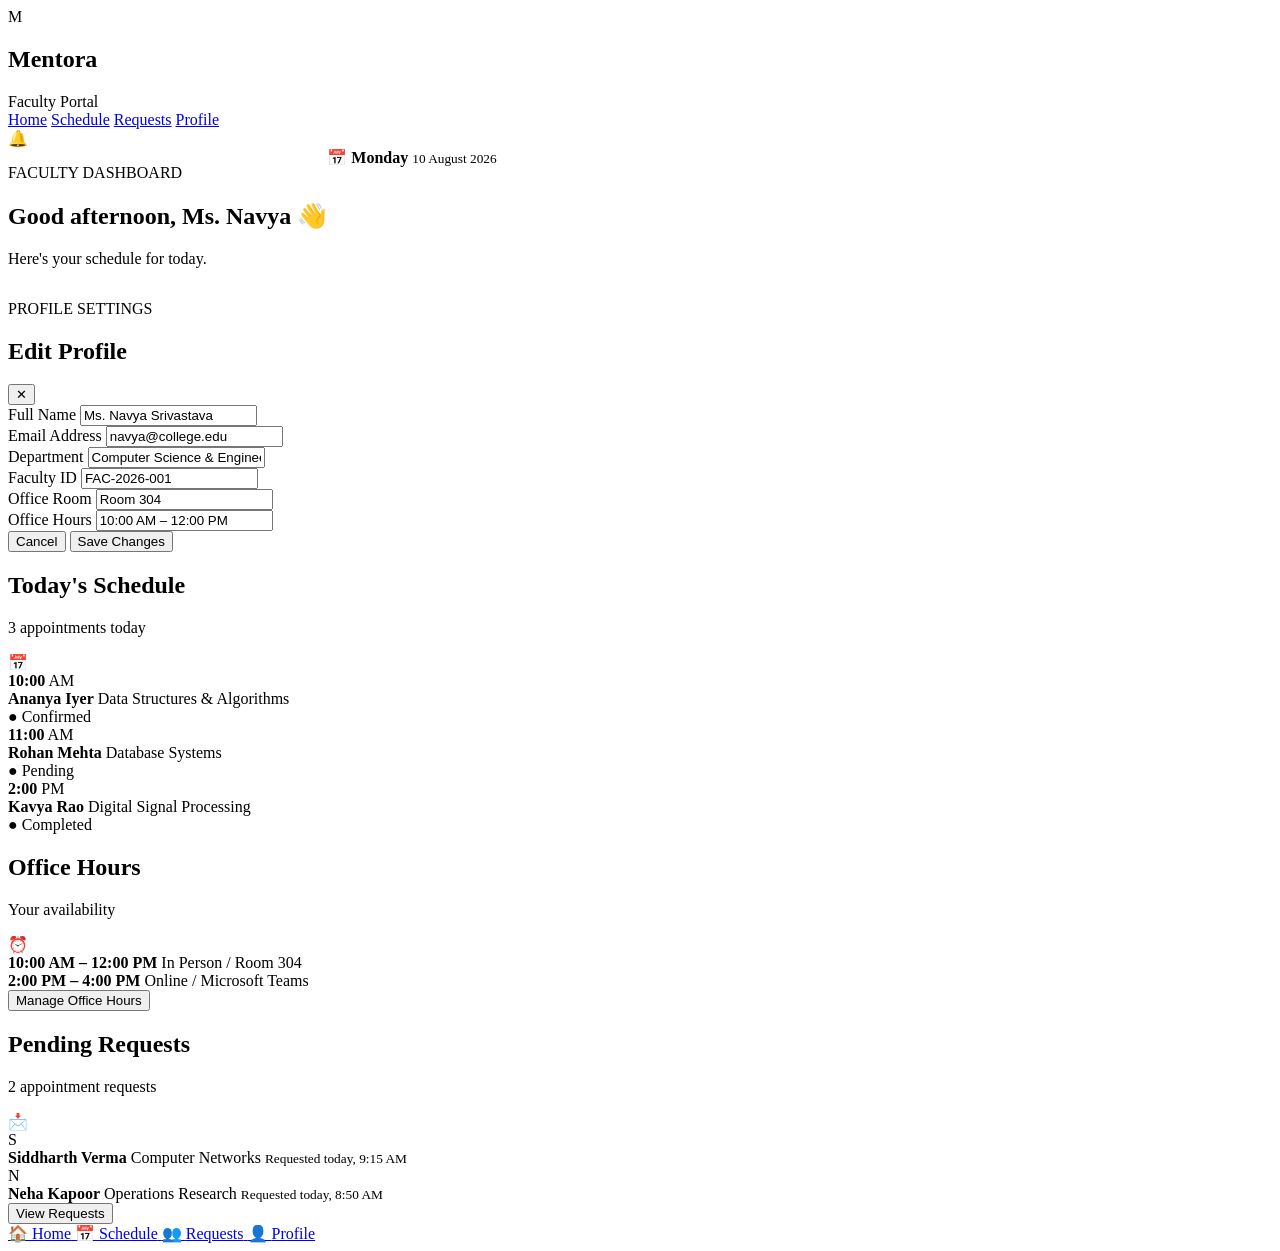
==== faculty.html @ aa728f7f "faculty" ====
<!DOCTYPE html>
<html lang="en">
<head>
    <meta charset="UTF-8">
    <meta name="viewport" content="width=device-width, initial-scale=1.0">

    <title>Mentora | Faculty Dashboard</title>

    <link rel="stylesheet" href="faculty/faculty.css">
    <link rel="stylesheet" href="faculty/student.css">
</head>

<body>

    <div class="app">

        <!-- NAVBAR -->
        <nav class="navbar">

            <div class="logo">
                <div class="logo-icon">M</div>
                <div>
                    <h2>Mentora</h2>
                    <span>Faculty Portal</span>
                </div>
            </div>

            <div class="nav-links">
                <a href="#" class="active">Home</a>
                <a href="#">Schedule</a>
                <a href="#">Requests</a>
                <a href="#">Profile</a>
            </div>

            <div class="notification">
                🔔
                <span></span>
            </div>

        </nav>


        <!-- MAIN CONTENT -->
        <main>

            <!-- WELCOME SECTION -->
            <section class="welcome-card">

                <div class="welcome-content">

                    <p class="small-heading">FACULTY DASHBOARD</p>

                    <h1>
                        Good afternoon, Ms. Navya 👋
                    </h1>

                    <p>
                        Here's your schedule for today.
                    </p>

                </div>

                <div class="date-box">

                    <span>📅</span>

                    <strong>Monday</strong>

                    <small>10 August 2026</small>

                </div>

            </section>
            <!-- EDIT PROFILE MODAL -->

<div class="profile-modal" id="profileModal">

    <div class="profile-modal-box">

        <div class="modal-header">
            <div>
                <p class="small-heading">PROFILE SETTINGS</p>
                <h2>Edit Profile</h2>
            </div>

            <button class="close-modal" id="closeProfileModal">
                ✕
            </button>
        </div>


        <form id="profileForm">

            <div class="form-row">

                <div class="form-group">
                    <label>Full Name</label>
                    <input
                        type="text"
                        id="editName"
                        value="Ms. Navya Srivastava"
                    >
                </div>

                <div class="form-group">
                    <label>Email Address</label>
                    <input
                        type="email"
                        id="editEmail"
                        value="navya@college.edu"
                    >
                </div>

            </div>


            <div class="form-row">

                <div class="form-group">
                    <label>Department</label>
                    <input
                        type="text"
                        id="editDepartment"
                        value="Computer Science & Engineering"
                    >
                </div>

                <div class="form-group">
                    <label>Faculty ID</label>
                    <input
                        type="text"
                        id="editFacultyId"
                        value="FAC-2026-001"
                    >
                </div>

            </div>


            <div class="form-row">

                <div class="form-group">
                    <label>Office Room</label>
                    <input
                        type="text"
                        id="editRoom"
                        value="Room 304"
                    >
                </div>

                <div class="form-group">
                    <label>Office Hours</label>
                    <input
                        type="text"
                        id="editHours"
                        value="10:00 AM – 12:00 PM"
                    >
                </div>

            </div>


            <div class="modal-actions">

                <button
                    type="button"
                    class="cancel-btn"
                    id="cancelProfileEdit"
                >
                    Cancel
                </button>

                <button
                    type="submit"
                    class="save-profile-btn"
                >
                    Save Changes
                </button>

            </div>

        </form>

    </div>

</div>


            <!-- DASHBOARD CARDS -->
            <section class="dashboard-grid">


                <!-- TODAY'S SCHEDULE -->
                <div class="card schedule-card">

                    <div class="card-title">

                        <div>
                            <h2>Today's Schedule</h2>
                            <p>3 appointments today</p>
                        </div>

                        <span class="card-icon">📅</span>

                    </div>


                    <!-- APPOINTMENT 1 -->
                    <div class="appointment">

                        <div class="time">
                            <strong>10:00</strong>
                            <span>AM</span>
                        </div>

                        <div class="student-info">
                            <strong>Ananya Iyer</strong>
                            <span>Data Structures & Algorithms</span>
                        </div>

                        <span class="status confirmed">
                            ● Confirmed
                        </span>

                    </div>


                    <!-- APPOINTMENT 2 -->
                    <div class="appointment">

                        <div class="time">
                            <strong>11:00</strong>
                            <span>AM</span>
                        </div>

                        <div class="student-info">
                            <strong>Rohan Mehta</strong>
                            <span>Database Systems</span>
                        </div>

                        <span class="status pending">
                            ● Pending
                        </span>

                    </div>


                    <!-- APPOINTMENT 3 -->
                    <div class="appointment">

                        <div class="time">
                            <strong>2:00</strong>
                            <span>PM</span>
                        </div>

                        <div class="student-info">
                            <strong>Kavya Rao</strong>
                            <span>Digital Signal Processing</span>
                        </div>

                        <span class="status completed">
                            ● Completed
                        </span>

                    </div>

                </div>


                <!-- OFFICE HOURS -->
                <div class="card office-card">

                    <div class="card-title">

                        <div>
                            <h2>Office Hours</h2>
                            <p>Your availability</p>
                        </div>

                        <span class="card-icon">⏰</span>

                    </div>

                    <div class="office-time">
                        <strong>10:00 AM – 12:00 PM</strong>
                        <span>In Person / Room 304</span>
                    </div>

                    <div class="office-time">
                        <strong>2:00 PM – 4:00 PM</strong>
                        <span>Online / Microsoft Teams</span>
                    </div>

                    <button class="primary-btn">
                        Manage Office Hours
                    </button>

                </div>


                <!-- PENDING REQUESTS -->
                <div class="card request-card">

                    <div class="card-title">

                        <div>
                            <h2>Pending Requests</h2>
                            <p>2 appointment requests</p>
                        </div>

                        <span class="card-icon">📩</span>

                    </div>

                    <div class="request">

                        <div class="avatar">S</div>

                        <div>
                            <strong>Siddharth Verma</strong>
                            <span>Computer Networks</span>
                            <small>Requested today, 9:15 AM</small>
                        </div>

                    </div>

                    <div class="request">

                        <div class="avatar">N</div>

                        <div>
                            <strong>Neha Kapoor</strong>
                            <span>Operations Research</span>
                            <small>Requested today, 8:50 AM</small>
                        </div>

                    </div>

                    <button class="primary-btn">
                        View Requests
                    </button>

                </div>

            </section>
<!-- REQUESTS SECTION -->

<section class="requests-page" id="requestsPage">

    <div class="page-heading">
        <div>
            <p class="small-heading">FACULTY PORTAL</p>
            <h1>Appointment Requests</h1>
            <p>Review and manage student meeting requests.</p>
        </div>

        <div class="request-count">
            <strong>2</strong>
            <span>Pending Requests</span>
        </div>
    </div>


    <!-- REQUEST 1 -->

    <div class="request-full-card">

        <div class="request-top">

            <div class="student-profile">

                <div class="large-avatar">
                    A
                </div>

                <div>
                    <h2>Ananya Iyer</h2>
                    <p>2nd Year • CSE</p>
                </div>

            </div>

            <span class="priority high">
                🔴 High Priority
            </span>

        </div>


        <div class="request-details">

            <div>
                <span>📅 Requested Date</span>
                <strong>12 August 2026</strong>
            </div>

            <div>
                <span>⏰ Preferred Time</span>
                <strong>2:00 PM – 2:30 PM</strong>
            </div>

            <div>
                <span>📚 Subject</span>
                <strong>Data Structures</strong>
            </div>

        </div>


        <div class="reason-box">

            <h3>Reason for Meeting</h3>

            <p>
                I need clarification regarding the upcoming DSA
                assignment and would like to discuss my approach.
            </p>

        </div>


        <div class="request-actions">

            <button class="accept-btn">
                ✓ Accept
            </button>

            <button class="reschedule-btn">
                ↻ Reschedule
            </button>

            <button class="reject-btn">
                ✕ Reject
            </button>

        </div>

    </div>


    <!-- REQUEST 2 -->

    <div class="request-full-card">

        <div class="request-top">

            <div class="student-profile">

                <div class="large-avatar">
                    R
                </div>

                <div>
                    <h2>Rohan Mehta</h2>
                    <p>3rd Year • CSE</p>
                </div>

            </div>

            <span class="priority medium">
                🟡 Medium Priority
            </span>

        </div>


        <div class="request-details">

            <div>
                <span>📅 Requested Date</span>
                <strong>13 August 2026</strong>
            </div>

            <div>
                <span>⏰ Preferred Time</span>
                <strong>11:00 AM – 11:30 AM</strong>
            </div>

            <div>
                <span>📚 Subject</span>
                <strong>Database Systems</strong>
            </div>

        </div>


        <div class="reason-box">

            <h3>Reason for Meeting</h3>

            <p>
                I would like to discuss my project topic and get
                feedback before the final submission.
            </p>

        </div>


        <div class="request-actions">

            <button class="accept-btn">
                ✓ Accept
            </button>

            <button class="reschedule-btn">
                ↻ Reschedule
            </button>

            <button class="reject-btn">
                ✕ Reject
            </button>

        </div>

    </div>

</section>
<!-- SCHEDULE SECTION -->

<section class="schedule-page" id="schedulePage">

    <div class="page-heading">
        <div>
            <p class="small-heading">FACULTY PORTAL</p>
            <h1>My Schedule</h1>
            <p>Manage your appointments and meetings.</p>
        </div>

        <button class="primary-btn">
            + Add Availability
        </button>
    </div>


    <!-- WEEK DAYS -->

    <div class="week-days">

        <div class="day active-day">
            <span>MON</span>
            <strong>10</strong>
            <small>Aug</small>
        </div>

        <div class="day">
            <span>TUE</span>
            <strong>11</strong>
            <small>Aug</small>
        </div>

        <div class="day">
            <span>WED</span>
            <strong>12</strong>
            <small>Aug</small>
        </div>

        <div class="day">
            <span>THU</span>
            <strong>13</strong>
            <small>Aug</small>
        </div>

        <div class="day">
            <span>FRI</span>
            <strong>14</strong>
            <small>Aug</small>
        </div>

    </div>


    <!-- SCHEDULE LIST -->

    <div class="schedule-list">

        <!-- MEETING 1 -->

        <div class="schedule-item">

            <div class="schedule-time">
                <strong>10:00</strong>
                <span>AM</span>
            </div>

            <div class="schedule-line"></div>

            <div class="schedule-info">

                <div class="schedule-student">
                    <div class="schedule-avatar">
                        A
                    </div>

                    <div>
                        <h3>Ananya Iyer</h3>
                        <p>Data Structures & Algorithms</p>
                    </div>
                </div>

                <div class="schedule-meta">
                    <span>📍 Room 304</span>
                    <span>🟢 Confirmed</span>
                </div>

            </div>

        </div>


        <!-- MEETING 2 -->

        <div class="schedule-item">

            <div class="schedule-time">
                <strong>11:00</strong>
                <span>AM</span>
            </div>

            <div class="schedule-line"></div>

            <div class="schedule-info">

                <div class="schedule-student">

                    <div class="schedule-avatar">
                        R
                    </div>

                    <div>
                        <h3>Rohan Mehta</h3>
                        <p>Database Systems</p>
                    </div>

                </div>

                <div class="schedule-meta">
                    <span>💻 Online</span>
                    <span class="schedule-pending">
                        🟡 Pending
                    </span>
                </div>

            </div>

        </div>


        <!-- MEETING 3 -->

        <div class="schedule-item">

            <div class="schedule-time">
                <strong>2:00</strong>
                <span>PM</span>
            </div>

            <div class="schedule-line"></div>

            <div class="schedule-info">

                <div class="schedule-student">

                    <div class="schedule-avatar">
                        K
                    </div>

                    <div>
                        <h3>Kavya Rao</h3>
                        <p>Project Discussion</p>
                    </div>

                </div>

                <div class="schedule-meta">
                    <span>📍 Room 304</span>
                    <span>🟢 Confirmed</span>
                </div>

            </div>

        </div>


        <!-- MEETING 4 -->

        <div class="schedule-item">

            <div class="schedule-time">
                <strong>3:30</strong>
                <span>PM</span>
            </div>

            <div class="schedule-line"></div>

            <div class="schedule-info">

                <div class="schedule-student">

                    <div class="schedule-avatar">
                        N
                    </div>

                    <div>
                        <h3>Neha Kapoor</h3>
                        <p>Career Guidance</p>
                    </div>

                </div>

                <div class="schedule-meta">
                    <span>💻 Online</span>
                    <span>🟢 Confirmed</span>
                </div>

            </div>

        </div>

    </div>

</section>
<!-- PROFILE SECTION -->

<section class="profile-page" id="profilePage">

    <div class="page-heading">
        <div>
            <p class="small-heading">FACULTY PORTAL</p>
            <h1>My Profile</h1>
            <p>Manage your faculty information and availability.</p>
        </div>

        <button class="primary-btn edit-profile-btn" id="editProfileBtn">
    ✏️ Edit Profile
</button>
    </div>


    <!-- PROFILE HEADER -->

    <div class="profile-header-card">

        <div class="profile-main">

            <div class="profile-avatar">
                N
            </div>

            <div class="profile-name">

                <h2>Ms. Navya Srivastava</h2>

                <p>
                    Assistant Professor • Computer Science & Engineering
                </p>

                <span class="faculty-badge">
                    ● Faculty
                </span>

            </div>

        </div>

    </div>


    <!-- PROFILE INFORMATION -->

    <div class="profile-grid">


        <!-- PERSONAL INFORMATION -->

        <div class="profile-card">

            <div class="profile-card-title">
                <span>👤</span>

                <div>
                    <h2>Personal Information</h2>
                    <p>Your basic faculty details</p>
                </div>
            </div>


            <div class="profile-info">

                <div>
                    <span>Full Name</span>
                    <strong>Ms. Navya Srivastava</strong>
                </div>

                <div>
                    <span>Email Address</span>
                    <strong>navya@college.edu</strong>
                </div>

                <div>
                    <span>Department</span>
                    <strong>Computer Science & Engineering</strong>
                </div>

                <div>
                    <span>Faculty ID</span>
                    <strong>FAC-2026-001</strong>
                </div>

            </div>

        </div>


        <!-- OFFICE INFORMATION -->

        <div class="profile-card">

            <div class="profile-card-title">
                <span>🏫</span>

                <div>
                    <h2>Office Information</h2>
                    <p>Where students can meet you</p>
                </div>
            </div>


            <div class="profile-info">

                <div>
                    <span>Office Room</span>
                    <strong>Room 304</strong>
                </div>

                <div>
                    <span>Office Hours</span>
                    <strong>10:00 AM – 12:00 PM</strong>
                </div>

                <div>
                    <span>Evening Hours</span>
                    <strong>2:00 PM – 4:00 PM</strong>
                </div>

                <div>
                    <span>Meeting Mode</span>
                    <strong>In Person / Online</strong>
                </div>

            </div>

        </div>

    </div>


    <!-- ACCOUNT SETTINGS -->

    <div class="profile-card settings-card">

        <div class="profile-card-title">

            <span>⚙️</span>

            <div>
                <h2>Account & Availability</h2>
                <p>Manage how students can reach you.</p>
            </div>

        </div>


        <div class="setting-row">

            <div>
                <strong>Accept appointment requests</strong>
                <p>Allow students to request meetings with you.</p>
            </div>

            <label class="toggle">
                <input type="checkbox" checked>
                <span class="slider"></span>
            </label>

        </div>


        <div class="setting-row">

            <div>
                <strong>Online meetings</strong>
                <p>Allow students to request online meetings.</p>
            </div>

            <label class="toggle">
                <input type="checkbox" checked>
                <span class="slider"></span>
            </label>

        </div>

    </div>

</section>
        </main>


        <!-- BOTTOM NAVIGATION -->
        <footer class="bottom-nav">

            <a href="#" class="bottom-active">
                🏠
                <span>Home</span>
            </a>

            <a href="#">
                📅
                <span>Schedule</span>
            </a>

            <a href="#">
                👥
                <span>Requests</span>
            </a>

            <a href="#">
                👤
                <span>Profile</span>
            </a>

        </footer>

    </div>
    <script src="js/script.js"></script>

</body>
</html>
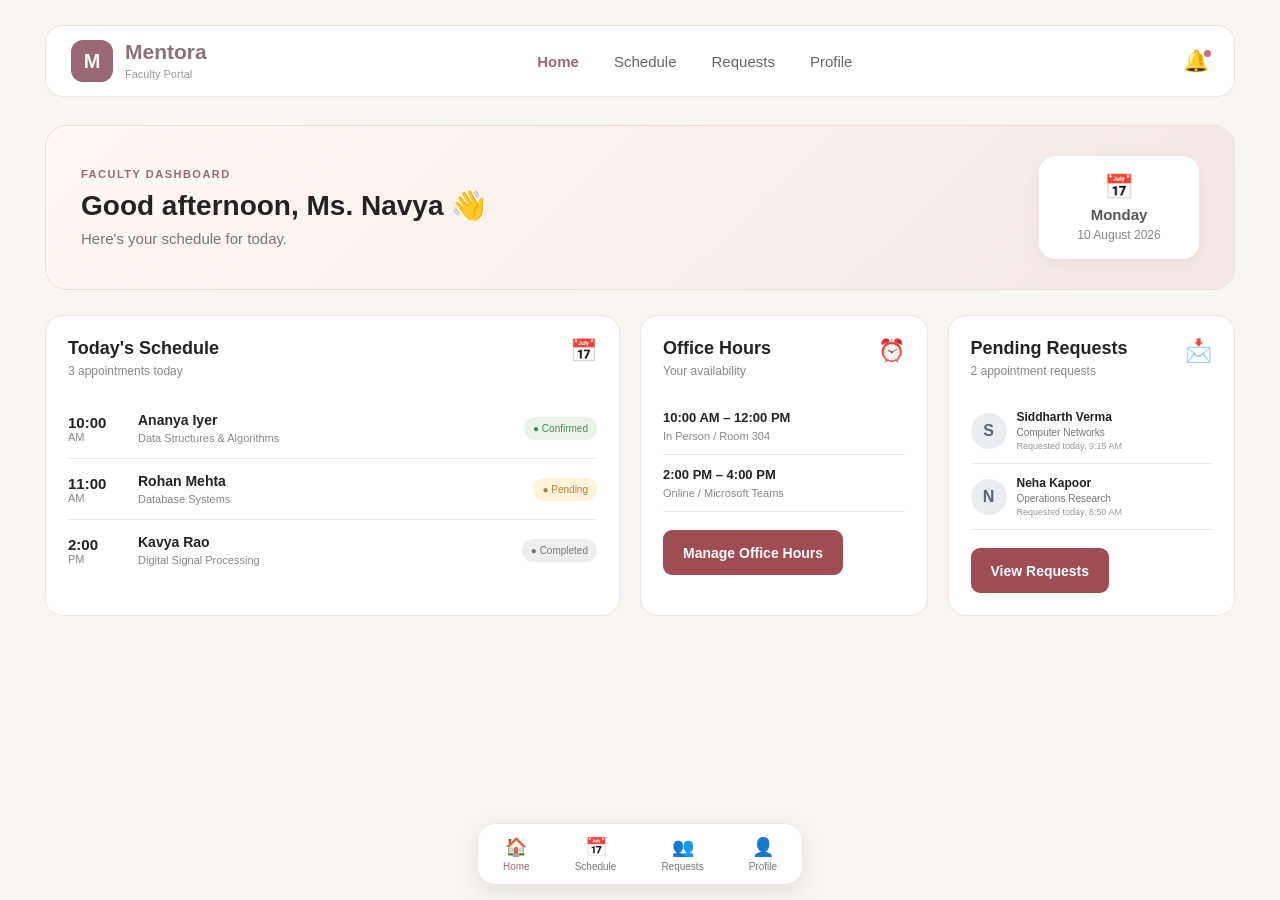
==== commit 89a1b9c8: "Resolve merge conflict and update faculty dashboard" ====
--- a/faculty.html
+++ b/faculty.html
@@ -7,8 +7,8 @@
 
     <title>Mentora | Faculty Dashboard</title>
 
-    <link rel="stylesheet" href="faculty/faculty.css">
-    <link rel="stylesheet" href="faculty/student.css">
+    <link rel="stylesheet" href="css/faculty.css">
+    <link rel="stylesheet" href="student.css">
 </head>
 
 <body>
@@ -932,7 +932,6 @@
         </footer>
 
     </div>
-    <script src="js/script.js"></script>
-
+   <script src="js/script.js"></script>
 </body>
 </html>  
--- a/css/faculty.css
+++ b/css/faculty.css
@@ -0,0 +1,1430 @@
+* {
+    margin: 0;
+    padding: 0;
+    box-sizing: border-box;
+}
+
+body {
+    font-family: Arial, sans-serif;
+    background: #f8f5f2;
+    color: #2d2926;
+}
+
+.app {
+    min-height: 100vh;
+    padding: 25px 45px 100px;
+}
+
+
+/* ================= NAVBAR ================= */
+
+.navbar {
+    height: 72px;
+    background: #ffffff;
+    border: 1px solid #eee5df;
+    border-radius: 18px;
+
+    display: flex;
+    align-items: center;
+    justify-content: space-between;
+
+    padding: 0 25px;
+    margin-bottom: 28px;
+}
+
+.logo {
+    display: flex;
+    align-items: center;
+    gap: 12px;
+}
+
+.logo-icon {
+    width: 42px;
+    height: 42px;
+
+    border-radius: 12px;
+    background: #9a6875;
+    color: white;
+
+    display: flex;
+    align-items: center;
+    justify-content: center;
+
+    font-size: 20px;
+    font-weight: bold;
+}
+
+.logo h2 {
+    color: #8f6f78;
+    font-size: 21px;
+}
+
+.logo span {
+    color: #999;
+    font-size: 11px;
+}
+
+.nav-links {
+    display: flex;
+    align-items: center;
+    gap: 35px;
+}
+
+.nav-links a {
+    text-decoration: none;
+    color: #666;
+    font-size: 15px;
+    font-weight: 500;
+}
+
+.nav-links a:hover,
+.nav-links a.active {
+    color: #9a6875;
+    font-weight: bold;
+}
+
+.notification {
+    position: relative;
+    font-size: 21px;
+}
+
+.notification span {
+    position: absolute;
+    width: 7px;
+    height: 7px;
+    background: #c96f82;
+    border-radius: 50%;
+    top: 1px;
+    right: -2px;
+}
+
+
+/* ================= WELCOME ================= */
+
+.welcome-card {
+    background: linear-gradient(
+        135deg,
+        #fff8f4,
+        #f3e8e3
+    );
+
+    border: 1px solid #eaded8;
+    border-radius: 22px;
+
+    padding: 30px 35px;
+
+    display: flex;
+    justify-content: space-between;
+    align-items: center;
+
+    margin-bottom: 25px;
+}
+
+.small-heading {
+    color: #9a6875;
+    font-size: 11px;
+    font-weight: bold;
+    letter-spacing: 1.5px;
+    margin-bottom: 9px;
+}
+
+.welcome-content h1 {
+    font-size: 28px;
+    margin-bottom: 8px;
+}
+
+.welcome-content > p:last-child {
+    color: #777;
+    font-size: 15px;
+}
+
+.date-box {
+    min-width: 160px;
+
+    background: white;
+    border-radius: 16px;
+
+    padding: 17px;
+
+    text-align: center;
+
+    display: flex;
+    flex-direction: column;
+    gap: 5px;
+
+    box-shadow: 0 5px 18px rgba(0, 0, 0, 0.05);
+}
+
+.date-box span {
+    font-size: 24px;
+}
+
+.date-box strong {
+    color: #555;
+    font-size: 15px;
+}
+
+.date-box small {
+    color: #888;
+    font-size: 12px;
+}
+
+
+/* ================= DASHBOARD ================= */
+
+.dashboard-grid {
+    display: grid;
+
+    /* IMPORTANT: all three cards stay in one row */
+    grid-template-columns: 2fr 1fr 1fr;
+
+    gap: 20px;
+
+    align-items: stretch;
+}
+
+.card {
+    background: #ffffff;
+
+    border: 1px solid #eee5df;
+    border-radius: 18px;
+
+    padding: 22px;
+
+    min-width: 0;
+}
+
+.card-title {
+    display: flex;
+    align-items: flex-start;
+    justify-content: space-between;
+
+    margin-bottom: 20px;
+}
+
+.card-title h2 {
+    font-size: 18px;
+    margin-bottom: 5px;
+}
+
+.card-title p {
+    color: #888;
+    font-size: 12px;
+}
+
+.card-icon {
+    font-size: 22px;
+}
+
+
+/* ================= APPOINTMENTS ================= */
+
+.appointment {
+    display: flex;
+    align-items: center;
+
+    gap: 15px;
+
+    padding: 14px 0;
+
+    border-bottom: 1px solid #f0ebe8;
+}
+
+.appointment:last-child {
+    border-bottom: none;
+}
+
+.time {
+    width: 55px;
+
+    display: flex;
+    flex-direction: column;
+}
+
+.time strong {
+    font-size: 15px;
+}
+
+.time span {
+    font-size: 11px;
+    color: #888;
+}
+
+.student-info {
+    flex: 1;
+
+    display: flex;
+    flex-direction: column;
+
+    gap: 4px;
+}
+
+.student-info strong {
+    font-size: 14px;
+}
+
+.student-info span {
+    font-size: 11px;
+    color: #888;
+}
+
+.status {
+    font-size: 10px;
+
+    padding: 6px 9px;
+
+    border-radius: 20px;
+
+    white-space: nowrap;
+}
+
+.confirmed {
+    background: #e9f4e9;
+    color: #4d8b52;
+}
+
+.pending {
+    background: #fff3dc;
+    color: #b68132;
+}
+
+.completed {
+    background: #eeeeee;
+    color: #777;
+}
+
+
+/* ================= OFFICE HOURS ================= */
+
+.office-time {
+    display: flex;
+    flex-direction: column;
+
+    gap: 5px;
+
+    padding: 12px 0;
+
+    border-bottom: 1px solid #f0ebe8;
+}
+
+.office-time strong {
+    font-size: 13px;
+}
+
+.office-time span {
+    font-size: 11px;
+    color: #888;
+}
+
+.primary-btn {
+    margin-top: 18px;
+
+    border: none;
+
+    background: #9a6875;
+    color: white;
+
+    padding: 10px 15px;
+
+    border-radius: 10px;
+
+    font-size: 12px;
+
+    cursor: pointer;
+}
+
+.primary-btn:hover {
+    background: #815662;
+}
+
+
+/* ================= REQUESTS ================= */
+
+.request {
+    display: flex;
+    align-items: center;
+
+    gap: 10px;
+
+    padding: 12px 0;
+
+    border-bottom: 1px solid #f0ebe8;
+}
+
+.avatar {
+    width: 36px;
+    height: 36px;
+
+    border-radius: 50%;
+
+    background: #e9edf1;
+    color: #566575;
+
+    display: flex;
+    align-items: center;
+    justify-content: center;
+
+    font-weight: bold;
+}
+
+.request > div:last-child {
+    display: flex;
+    flex-direction: column;
+
+    gap: 3px;
+}
+
+.request strong {
+    font-size: 12px;
+}
+
+.request span {
+    font-size: 10px;
+    color: #777;
+}
+
+.request small {
+    font-size: 9px;
+    color: #999;
+}
+
+
+/* ================= BOTTOM NAV ================= */
+
+.bottom-nav {
+    position: fixed;
+
+    bottom: 15px;
+    left: 50%;
+
+    transform: translateX(-50%);
+
+    background: white;
+
+    border: 1px solid #eee5df;
+
+    border-radius: 18px;
+
+    padding: 12px 25px;
+
+    display: flex;
+    gap: 45px;
+
+    box-shadow: 0 8px 25px rgba(0, 0, 0, 0.08);
+}
+
+.bottom-nav a {
+    text-decoration: none;
+
+    color: #777;
+
+    display: flex;
+    flex-direction: column;
+
+    align-items: center;
+
+    gap: 3px;
+
+    font-size: 18px;
+}
+
+.bottom-nav a span {
+    font-size: 10px;
+}
+
+.bottom-nav .bottom-active {
+    color: #9a6875;
+}
+
+
+/* ================= RESPONSIVE ================= */
+
+@media (max-width: 1000px) {
+
+    .app {
+        padding: 20px;
+    }
+
+    .dashboard-grid {
+        grid-template-columns: 1fr;
+    }
+
+    .welcome-card {
+        flex-direction: column;
+        align-items: flex-start;
+        gap: 20px;
+    }
+
+    .nav-links {
+        gap: 15px;
+    }
+}
+
+
+@media (max-width: 650px) {
+
+    .navbar {
+        padding: 15px;
+    }
+
+    .nav-links {
+        display: none;
+    }
+
+    .welcome-content h1 {
+        font-size: 22px;
+    }
+
+    .dashboard-grid {
+        grid-template-columns: 1fr;
+    }
+
+    .bottom-nav {
+        gap: 25px;
+        width: 90%;
+        justify-content: space-around;
+    }
+}
+/* =========================
+   REQUESTS PAGE
+========================= */
+
+.requests-page {
+    display: none;
+    margin-top: 30px;
+}
+
+.page-heading {
+    display: flex;
+    justify-content: space-between;
+    align-items: center;
+
+    margin-bottom: 25px;
+}
+
+.page-heading h1 {
+    font-size: 28px;
+    margin: 5px 0 8px;
+}
+
+.page-heading > div:first-child > p:last-child {
+    color: #777;
+    font-size: 14px;
+}
+
+.request-count {
+    background: #ffffff;
+    border: 1px solid #eee5df;
+    border-radius: 16px;
+
+    padding: 15px 22px;
+
+    display: flex;
+    flex-direction: column;
+
+    text-align: center;
+}
+
+.request-count strong {
+    color: #9a6875;
+    font-size: 25px;
+}
+
+.request-count span {
+    color: #777;
+    font-size: 11px;
+}
+
+
+/* REQUEST CARD */
+
+.request-full-card {
+    background: #ffffff;
+
+    border: 1px solid #eee5df;
+    border-radius: 18px;
+
+    padding: 25px;
+    margin-bottom: 20px;
+}
+
+.request-top {
+    display: flex;
+    align-items: center;
+    justify-content: space-between;
+
+    padding-bottom: 20px;
+    border-bottom: 1px solid #f0ebe8;
+}
+
+.student-profile {
+    display: flex;
+    align-items: center;
+    gap: 13px;
+}
+
+.large-avatar {
+    width: 48px;
+    height: 48px;
+
+    border-radius: 50%;
+
+    background: #eee7ea;
+    color: #8f6f78;
+
+    display: flex;
+    align-items: center;
+    justify-content: center;
+
+    font-size: 18px;
+    font-weight: bold;
+}
+
+.student-profile h2 {
+    font-size: 17px;
+    margin-bottom: 4px;
+}
+
+.student-profile p {
+    color: #888;
+    font-size: 12px;
+}
+
+
+/* PRIORITY */
+
+.priority {
+    padding: 7px 12px;
+    border-radius: 20px;
+
+    font-size: 11px;
+    font-weight: bold;
+}
+
+.priority.high {
+    background: #fde9e9;
+    color: #b34f4f;
+}
+
+.priority.medium {
+    background: #fff3dc;
+    color: #a87525;
+}
+
+
+/* REQUEST DETAILS */
+
+.request-details {
+    display: grid;
+    grid-template-columns: repeat(3, 1fr);
+
+    gap: 20px;
+
+    padding: 20px 0;
+}
+
+.request-details div {
+    display: flex;
+    flex-direction: column;
+    gap: 6px;
+}
+
+.request-details span {
+    color: #999;
+    font-size: 11px;
+}
+
+.request-details strong {
+    color: #444;
+    font-size: 13px;
+}
+
+
+/* REASON */
+
+.reason-box {
+    background: #faf7f5;
+
+    border-radius: 12px;
+
+    padding: 17px;
+
+    margin-bottom: 20px;
+}
+
+.reason-box h3 {
+    font-size: 13px;
+    margin-bottom: 7px;
+}
+
+.reason-box p {
+    color: #777;
+    font-size: 12px;
+    line-height: 1.6;
+}
+
+
+/* ACTION BUTTONS */
+
+.request-actions {
+    display: flex;
+    justify-content: flex-end;
+
+    gap: 10px;
+}
+
+.request-actions button {
+    padding: 9px 15px;
+
+    border-radius: 9px;
+
+    font-size: 12px;
+
+    cursor: pointer;
+}
+
+.accept-btn {
+    background: #e9f4e9;
+    color: #43814b;
+
+    border: 1px solid #cfe4d1;
+}
+
+.reschedule-btn {
+    background: #f4edf0;
+    color: #8f6f78;
+
+    border: 1px solid #e4d7dc;
+}
+
+.reject-btn {
+    background: #fdeaea;
+    color: #b65353;
+
+    border: 1px solid #f0cccc;
+}
+
+.request-actions button:hover {
+    transform: translateY(-1px);
+}
+
+
+/* MOBILE */
+
+@media (max-width: 700px) {
+
+    .page-heading {
+        flex-direction: column;
+        align-items: flex-start;
+        gap: 15px;
+    }
+
+    .request-details {
+        grid-template-columns: 1fr;
+        gap: 15px;
+    }
+
+    .request-top {
+        align-items: flex-start;
+        gap: 15px;
+        flex-direction: column;
+    }
+
+    .request-actions {
+        justify-content: flex-start;
+        flex-wrap: wrap;
+    }
+}
+/* =========================
+   SCHEDULE PAGE
+========================= */
+
+.schedule-page {
+    display: none;
+    margin-top: 30px;
+}
+
+.schedule-page .page-heading {
+    margin-bottom: 25px;
+}
+
+
+/* WEEK DAYS */
+
+.week-days {
+    display: grid;
+    grid-template-columns: repeat(5, 1fr);
+    gap: 12px;
+    margin-bottom: 25px;
+}
+
+.day {
+    background: #ffffff;
+    border: 1px solid #eee5df;
+    border-radius: 14px;
+
+    padding: 14px;
+    text-align: center;
+
+    display: flex;
+    flex-direction: column;
+    gap: 4px;
+
+    cursor: pointer;
+}
+
+.day span {
+    font-size: 10px;
+    color: #999;
+    font-weight: bold;
+}
+
+.day strong {
+    font-size: 22px;
+    color: #444;
+}
+
+.day small {
+    color: #999;
+    font-size: 11px;
+}
+
+.day:hover,
+.day.active-day {
+    background: #f4e9e6;
+    border-color: #d8c2c7;
+}
+
+.day.active-day strong,
+.day.active-day span {
+    color: #9a6875;
+}
+
+
+/* SCHEDULE LIST */
+
+.schedule-list {
+    background: #ffffff;
+    border: 1px solid #eee5df;
+    border-radius: 18px;
+    padding: 10px 25px;
+}
+
+
+/* SCHEDULE ITEM */
+
+.schedule-item {
+    display: grid;
+    grid-template-columns: 65px 2px 1fr;
+
+    gap: 18px;
+
+    padding: 22px 0;
+
+    border-bottom: 1px solid #f0ebe8;
+}
+
+.schedule-item:last-child {
+    border-bottom: none;
+}
+
+
+/* TIME */
+
+.schedule-time {
+    display: flex;
+    flex-direction: column;
+    align-items: flex-end;
+    padding-top: 3px;
+}
+
+.schedule-time strong {
+    font-size: 15px;
+    color: #444;
+}
+
+.schedule-time span {
+    font-size: 11px;
+    color: #999;
+}
+
+
+/* TIMELINE */
+
+.schedule-line {
+    width: 2px;
+    background: #e6d8dc;
+    position: relative;
+}
+
+.schedule-line::before {
+    content: "";
+
+    position: absolute;
+
+    width: 9px;
+    height: 9px;
+
+    background: #9a6875;
+
+    border-radius: 50%;
+
+    left: 50%;
+    top: 5px;
+
+    transform: translateX(-50%);
+}
+
+
+/* SCHEDULE INFO */
+
+.schedule-info {
+    display: flex;
+    justify-content: space-between;
+    align-items: center;
+
+    gap: 20px;
+}
+
+.schedule-student {
+    display: flex;
+    align-items: center;
+    gap: 12px;
+}
+
+.schedule-avatar {
+    width: 42px;
+    height: 42px;
+
+    border-radius: 50%;
+
+    background: #eee7ea;
+    color: #8f6f78;
+
+    display: flex;
+    align-items: center;
+    justify-content: center;
+
+    font-weight: bold;
+}
+
+.schedule-student h3 {
+    font-size: 14px;
+    margin-bottom: 5px;
+}
+
+.schedule-student p {
+    font-size: 11px;
+    color: #888;
+}
+
+
+/* META */
+
+.schedule-meta {
+    display: flex;
+    flex-direction: column;
+    align-items: flex-end;
+
+    gap: 6px;
+
+    font-size: 11px;
+    color: #777;
+}
+
+.schedule-pending {
+    color: #a87525;
+}
+
+
+/* RESPONSIVE */
+
+@media (max-width: 700px) {
+
+    .week-days {
+        grid-template-columns: repeat(5, 1fr);
+        gap: 5px;
+    }
+
+    .day {
+        padding: 10px 5px;
+    }
+
+    .day strong {
+        font-size: 17px;
+    }
+
+    .schedule-info {
+        flex-direction: column;
+        align-items: flex-start;
+    }
+
+    .schedule-meta {
+        align-items: flex-start;
+    }
+}
+/* =========================
+   PROFILE PAGE
+========================= */
+
+.profile-page {
+    display: none;
+    margin-top: 30px;
+}
+
+.profile-header-card {
+    background: linear-gradient(135deg, #fff8f4, #f3e8e3);
+    border: 1px solid #eaded8;
+    border-radius: 20px;
+    padding: 28px 30px;
+    margin-bottom: 20px;
+}
+
+.profile-main {
+    display: flex;
+    align-items: center;
+    gap: 18px;
+}
+
+.profile-avatar {
+    width: 72px;
+    height: 72px;
+
+    border-radius: 50%;
+
+    background: #9a6875;
+    color: white;
+
+    display: flex;
+    align-items: center;
+    justify-content: center;
+
+    font-size: 27px;
+    font-weight: bold;
+
+    box-shadow: 0 6px 15px rgba(0, 0, 0, 0.08);
+}
+
+.profile-name h2 {
+    font-size: 22px;
+    margin-bottom: 6px;
+}
+
+.profile-name p {
+    color: #777;
+    font-size: 13px;
+    margin-bottom: 9px;
+}
+
+.faculty-badge {
+    display: inline-block;
+
+    background: #e8f3e9;
+    color: #4d8752;
+
+    padding: 5px 10px;
+    border-radius: 20px;
+
+    font-size: 10px;
+    font-weight: bold;
+}
+
+
+/* PROFILE GRID */
+
+.profile-grid {
+    display: grid;
+    grid-template-columns: 1fr 1fr;
+    gap: 20px;
+
+    margin-bottom: 20px;
+}
+
+.profile-card {
+    background: #ffffff;
+    border: 1px solid #eee5df;
+    border-radius: 18px;
+
+    padding: 23px;
+}
+
+.profile-card-title {
+    display: flex;
+    align-items: center;
+    gap: 12px;
+
+    margin-bottom: 20px;
+}
+
+.profile-card-title > span {
+    width: 38px;
+    height: 38px;
+
+    border-radius: 11px;
+
+    background: #f5edef;
+
+    display: flex;
+    align-items: center;
+    justify-content: center;
+
+    font-size: 18px;
+}
+
+.profile-card-title h2 {
+    font-size: 16px;
+    margin-bottom: 4px;
+}
+
+.profile-card-title p {
+    color: #999;
+    font-size: 11px;
+}
+
+
+/* PROFILE INFORMATION */
+
+.profile-info {
+    display: grid;
+    grid-template-columns: 1fr 1fr;
+    gap: 18px;
+}
+
+.profile-info div {
+    display: flex;
+    flex-direction: column;
+    gap: 5px;
+}
+
+.profile-info span {
+    color: #999;
+    font-size: 10px;
+}
+
+.profile-info strong {
+    color: #444;
+    font-size: 12px;
+}
+
+
+/* SETTINGS */
+
+.settings-card {
+    margin-bottom: 20px;
+}
+
+.setting-row {
+    display: flex;
+    align-items: center;
+    justify-content: space-between;
+
+    padding: 16px 0;
+
+    border-top: 1px solid #f0ebe8;
+}
+
+.setting-row strong {
+    font-size: 13px;
+}
+
+.setting-row p {
+    color: #999;
+    font-size: 11px;
+    margin-top: 4px;
+}
+
+
+/* TOGGLE */
+
+.toggle {
+    position: relative;
+
+    width: 44px;
+    height: 24px;
+
+    flex-shrink: 0;
+}
+
+.toggle input {
+    display: none;
+}
+
+.slider {
+    position: absolute;
+
+    inset: 0;
+
+    background: #d8d2cf;
+
+    border-radius: 30px;
+
+    cursor: pointer;
+
+    transition: 0.25s;
+}
+
+.slider::before {
+    content: "";
+
+    position: absolute;
+
+    width: 18px;
+    height: 18px;
+
+    left: 3px;
+    top: 3px;
+
+    background: white;
+
+    border-radius: 50%;
+
+    transition: 0.25s;
+}
+
+.toggle input:checked + .slider {
+    background: #9a6875;
+}
+
+.toggle input:checked + .slider::before {
+    transform: translateX(20px);
+}
+
+
+/* EDIT PROFILE BUTTON */
+
+.edit-profile-btn {
+    border: none;
+}
+
+
+/* RESPONSIVE */
+
+@media (max-width: 750px) {
+
+    .profile-grid {
+        grid-template-columns: 1fr;
+    }
+
+    .profile-info {
+        grid-template-columns: 1fr;
+    }
+
+    .profile-main {
+        align-items: flex-start;
+    }
+
+    .page-heading {
+        flex-direction: column;
+        align-items: flex-start;
+        gap: 15px;
+    }
+}
+/* =========================
+   EDIT PROFILE MODAL
+========================= */
+
+.profile-modal {
+    display: none;
+
+    position: fixed;
+    inset: 0;
+
+    background: rgba(45, 41, 38, 0.45);
+
+    align-items: center;
+    justify-content: center;
+
+    padding: 20px;
+
+    z-index: 9999;
+}
+
+.profile-modal.show {
+    display: flex;
+}
+
+.profile-modal-box {
+    width: 100%;
+    max-width: 650px;
+
+    background: #ffffff;
+
+    border-radius: 22px;
+
+    padding: 28px;
+
+    box-shadow: 0 20px 60px rgba(0, 0, 0, 0.18);
+
+    animation: profileModalIn 0.2s ease;
+}
+
+@keyframes profileModalIn {
+    from {
+        opacity: 0;
+        transform: translateY(15px) scale(0.98);
+    }
+
+    to {
+        opacity: 1;
+        transform: translateY(0) scale(1);
+    }
+}
+
+
+/* MODAL HEADER */
+
+.modal-header {
+    display: flex;
+    align-items: flex-start;
+    justify-content: space-between;
+
+    margin-bottom: 25px;
+}
+
+.modal-header h2 {
+    font-size: 24px;
+    margin-top: 4px;
+}
+
+.close-modal {
+    width: 36px;
+    height: 36px;
+
+    border: none;
+    border-radius: 10px;
+
+    background: #f5efec;
+    color: #666;
+
+    font-size: 16px;
+
+    cursor: pointer;
+
+    transition: 0.2s;
+}
+
+.close-modal:hover {
+    background: #eaded8;
+}
+
+
+/* FORM */
+
+.form-row {
+    display: grid;
+    grid-template-columns: 1fr 1fr;
+
+    gap: 18px;
+
+    margin-bottom: 18px;
+}
+
+.form-group {
+    display: flex;
+    flex-direction: column;
+
+    gap: 7px;
+}
+
+.form-group label {
+    color: #555;
+
+    font-size: 12px;
+    font-weight: 600;
+}
+
+.form-group input {
+    width: 100%;
+
+    padding: 12px 14px;
+
+    border: 1px solid #e5ddd8;
+    border-radius: 11px;
+
+    background: #fff;
+
+    color: #333;
+
+    font-size: 13px;
+
+    outline: none;
+
+    transition: 0.2s;
+}
+
+.form-group input:focus {
+    border-color: #9a6875;
+
+    box-shadow: 0 0 0 3px rgba(154, 104, 117, 0.1);
+}
+
+
+/* BUTTONS */
+
+.modal-actions {
+    display: flex;
+
+    justify-content: flex-end;
+
+    gap: 12px;
+
+    margin-top: 28px;
+
+    padding-top: 20px;
+
+    border-top: 1px solid #eee7e3;
+}
+
+.cancel-btn,
+.save-profile-btn {
+    padding: 11px 18px;
+
+    border-radius: 10px;
+
+    font-size: 12px;
+
+    cursor: pointer;
+}
+
+.cancel-btn {
+    border: 1px solid #e3dcd8;
+
+    background: white;
+
+    color: #666;
+}
+
+.save-profile-btn {
+    border: none;
+
+    background: #9a6875;
+
+    color: white;
+}
+
+.save-profile-btn:hover {
+    opacity: 0.9;
+}
+
+
+/* MOBILE */
+
+@media (max-width: 600px) {
+
+    .profile-modal-box {
+        padding: 22px;
+    }
+
+    .form-row {
+        grid-template-columns: 1fr;
+    }
+
+    .modal-actions {
+        flex-direction: column-reverse;
+    }
+
+    .cancel-btn,
+    .save-profile-btn {
+        width: 100%;
+    }
+}
--- a/student.css
+++ b/student.css
@@ -0,0 +1,3079 @@
+/* =========================================================
+   MENTORA - STUDENT DASHBOARD
+   COMPLETE STUDENT.CSS
+   ========================================================= */
+
+
+/* =========================================================
+   RESET
+   ========================================================= */
+
+* {
+    margin: 0;
+    padding: 0;
+    box-sizing: border-box;
+}
+
+html {
+    scroll-behavior: smooth;
+}
+
+body {
+    width: 100%;
+    min-height: 100vh;
+
+    font-family:
+        Arial,
+        Helvetica,
+        sans-serif;
+
+    background: #f8f5f1;
+
+    color: #242224;
+}
+
+
+/* =========================================================
+   VARIABLES
+   ========================================================= */
+
+:root {
+
+    --maroon: #9f4c55;
+    --maroon-dark: #853d46;
+    --maroon-light: #c9787f;
+
+    --cream: #f8f5f1;
+
+    --white: #ffffff;
+
+    --black: #242224;
+
+    --gray-dark: #555158;
+    --gray: #777277;
+    --gray-light: #aaa4a0;
+
+    --border: #e4ddd7;
+
+    --green: #4c9848;
+    --green-light: #edf6eb;
+
+    --yellow: #d18b2d;
+    --yellow-light: #fff5e5;
+
+    --blue: #537da9;
+    --blue-light: #edf4fb;
+
+    --shadow:
+        0 3px 12px rgba(65, 44, 35, 0.09);
+}
+
+
+/* =========================================================
+   APP CONTAINER
+   ========================================================= */
+
+.app-container {
+    width: 100%;
+    min-height: 100vh;
+    background: var(--cream);
+}
+
+
+/* =========================================================
+   HEADER
+   ========================================================= */
+
+.top-header {
+
+    width: 100%;
+    height: 78px;
+
+    padding: 0 6%;
+
+    display: flex;
+    align-items: center;
+    justify-content: space-between;
+
+    background: var(--white);
+
+    border-bottom: 1px solid var(--border);
+
+    position: sticky;
+    top: 0;
+
+    z-index: 100;
+}
+
+
+/* =========================================================
+   BRAND
+   ========================================================= */
+
+.brand {
+
+    display: flex;
+    align-items: center;
+
+    gap: 11px;
+
+    color: var(--maroon);
+}
+
+
+.brand-logo {
+
+    width: 42px;
+    height: 42px;
+
+    border: 2px solid var(--maroon);
+
+    border-radius: 50%;
+
+    display: flex;
+    align-items: center;
+    justify-content: center;
+
+    font-family:
+        Georgia,
+        "Times New Roman",
+        serif;
+
+    font-size: 22px;
+
+    font-weight: bold;
+}
+
+
+.brand-name {
+
+    font-family:
+        Georgia,
+        "Times New Roman",
+        serif;
+
+    font-size: 24px;
+
+    font-weight: bold;
+
+    letter-spacing: 2px;
+}
+
+
+/* =========================================================
+   HEADER RIGHT
+   ========================================================= */
+
+.header-right {
+
+    display: flex;
+    align-items: center;
+
+    gap: 18px;
+}
+
+
+.notification-btn {
+
+    width: 42px;
+    height: 42px;
+
+    border: none;
+
+    border-radius: 50%;
+
+    background: transparent;
+
+    font-size: 20px;
+
+    cursor: pointer;
+
+    transition: 0.2s ease;
+}
+
+
+.notification-btn:hover {
+
+    background: #f4eeea;
+
+    transform: translateY(-1px);
+}
+
+
+.student-profile-btn {
+
+    width: 44px;
+    height: 44px;
+
+    border-radius: 50%;
+
+    border: 1px solid #ddd3cb;
+
+    background: #f4ece5;
+
+    color: #655d58;
+
+    font-weight: 700;
+
+    cursor: pointer;
+
+    transition: 0.2s ease;
+}
+
+
+.student-profile-btn:hover {
+
+    background: #eadbd2;
+
+    transform: scale(1.04);
+}
+
+
+/* =========================================================
+   MAIN CONTENT
+   ========================================================= */
+
+.main-content {
+
+    width: min(1200px, 88%);
+
+    margin: 0 auto;
+
+    padding: 42px 0 120px;
+}
+
+
+/* =========================================================
+   WELCOME
+   ========================================================= */
+
+.welcome-section {
+
+    margin-bottom: 30px;
+}
+
+
+.welcome-small {
+
+    color: var(--maroon);
+
+    font-size: 12px;
+
+    font-weight: 700;
+
+    letter-spacing: 1.8px;
+
+    margin-bottom: 7px;
+}
+
+
+.welcome-section h1 {
+
+    font-family:
+        Georgia,
+        "Times New Roman",
+        serif;
+
+    font-size: 34px;
+
+    line-height: 1.25;
+
+    margin-bottom: 8px;
+}
+
+
+.welcome-text {
+
+    color: var(--gray);
+
+    font-size: 16px;
+
+    line-height: 1.6;
+
+    max-width: 650px;
+}
+
+
+/* =========================================================
+   THREE MAIN OPTIONS
+   ========================================================= */
+
+.main-options {
+
+    display: grid;
+
+    grid-template-columns:
+        repeat(3, 1fr);
+
+    gap: 20px;
+
+    margin-bottom: 35px;
+}
+
+
+.main-option-card {
+
+    min-height: 180px;
+
+    border: 1px solid var(--border);
+
+    border-radius: 16px;
+
+    background: var(--white);
+
+    box-shadow: var(--shadow);
+
+    padding: 25px;
+
+    display: flex;
+
+    flex-direction: column;
+
+    align-items: flex-start;
+
+    text-align: left;
+
+    cursor: pointer;
+
+    position: relative;
+
+    transition:
+        transform 0.2s ease,
+        box-shadow 0.2s ease,
+        border-color 0.2s ease;
+}
+
+
+.main-option-card:hover {
+
+    transform: translateY(-4px);
+
+    border-color: #d7c5bc;
+
+    box-shadow:
+        0 9px 25px rgba(65, 44, 35, 0.13);
+}
+
+
+.main-option-card:active {
+
+    transform: translateY(-1px);
+}
+
+
+/* =========================================================
+   OPTION ICON
+   ========================================================= */
+
+.option-icon {
+
+    width: 55px;
+    height: 55px;
+
+    border-radius: 14px;
+
+    display: flex;
+    align-items: center;
+    justify-content: center;
+
+    font-size: 27px;
+
+    margin-bottom: 18px;
+}
+
+
+.appointment-icon {
+    background: #f8e5e5;
+}
+
+
+.book-icon {
+    background: #f6eadc;
+}
+
+
+.faculty-icon {
+    background: #e9eef5;
+}
+
+
+/* =========================================================
+   OPTION CONTENT
+   ========================================================= */
+
+.option-content h2 {
+
+    font-size: 20px;
+
+    margin-bottom: 7px;
+}
+
+
+.option-content p {
+
+    color: var(--gray);
+
+    font-size: 14px;
+
+    line-height: 1.55;
+
+    max-width: 280px;
+}
+
+
+/* =========================================================
+   OPTION ARROW
+   ========================================================= */
+
+.option-arrow {
+
+    position: absolute;
+
+    right: 22px;
+    bottom: 21px;
+
+    width: 32px;
+    height: 32px;
+
+    border-radius: 50%;
+
+    background: #f5eeea;
+
+    color: var(--maroon);
+
+    display: flex;
+    align-items: center;
+    justify-content: center;
+
+    font-size: 18px;
+}
+
+
+/* =========================================================
+   PAGE SECTION
+   ========================================================= */
+
+.page-section {
+
+    display: none;
+
+    margin-top: 25px;
+
+    animation:
+        sectionAppear 0.25s ease;
+}
+
+
+.page-section.active {
+
+    display: block;
+}
+
+
+@keyframes sectionAppear {
+
+    from {
+
+        opacity: 0;
+
+        transform:
+            translateY(8px);
+    }
+
+    to {
+
+        opacity: 1;
+
+        transform:
+            translateY(0);
+    }
+}
+
+
+/* =========================================================
+   PAGE HEADER
+   ========================================================= */
+
+.page-header,
+.profile-page-header {
+
+    display: flex;
+
+    align-items: center;
+
+    justify-content: space-between;
+
+    margin-bottom: 20px;
+}
+
+
+.section-label {
+
+    color: var(--maroon);
+
+    font-size: 11px;
+
+    font-weight: 700;
+
+    letter-spacing: 1.5px;
+
+    margin-bottom: 5px;
+}
+
+
+.page-header h2,
+.profile-page-header h2 {
+
+    font-family:
+        Georgia,
+        "Times New Roman",
+        serif;
+
+    font-size: 28px;
+}
+
+
+.back-button {
+
+    border:
+        1px solid var(--border);
+
+    background:
+        var(--white);
+
+    color:
+        var(--gray-dark);
+
+    padding:
+        9px 15px;
+
+    border-radius:
+        8px;
+
+    cursor:
+        pointer;
+
+    font-size:
+        14px;
+
+    transition:
+        0.2s ease;
+}
+
+
+.back-button:hover {
+
+    border-color:
+        var(--maroon-light);
+
+    color:
+        var(--maroon);
+
+    background:
+        #fffafa;
+}
+
+
+/* =========================================================
+   APPOINTMENT FILTERS
+   ========================================================= */
+
+.appointment-filters {
+
+    display: flex;
+
+    gap: 8px;
+
+    margin-bottom: 17px;
+
+    flex-wrap: wrap;
+}
+
+
+.filter-btn {
+
+    border:
+        1px solid var(--border);
+
+    background:
+        var(--white);
+
+    color:
+        var(--gray-dark);
+
+    padding:
+        8px 17px;
+
+    border-radius:
+        20px;
+
+    cursor:
+        pointer;
+
+    font-size:
+        13px;
+
+    transition:
+        0.2s ease;
+}
+
+
+.filter-btn:hover {
+
+    border-color:
+        var(--maroon-light);
+
+    color:
+        var(--maroon);
+}
+
+
+.filter-btn.active {
+
+    background:
+        var(--maroon);
+
+    color:
+        var(--white);
+
+    border-color:
+        var(--maroon);
+}
+
+
+/* =========================================================
+   APPOINTMENTS LIST
+   ========================================================= */
+
+.appointments-list {
+
+    display:
+        flex;
+
+    flex-direction:
+        column;
+
+    gap:
+        14px;
+}
+
+
+/* =========================================================
+   APPOINTMENT CARD
+   ========================================================= */
+
+.appointment-card {
+
+    background:
+        var(--white);
+
+    border:
+        1px solid var(--border);
+
+    border-radius:
+        14px;
+
+    box-shadow:
+        var(--shadow);
+
+    padding:
+        20px;
+}
+
+
+.appointment-card-top {
+
+    display:
+        flex;
+
+    align-items:
+        center;
+
+    gap:
+        13px;
+
+    margin-bottom:
+        18px;
+}
+
+
+/* =========================================================
+   FACULTY SMALL AVATAR
+   ========================================================= */
+
+.faculty-small-avatar {
+
+    width:
+        55px;
+
+    height:
+        55px;
+
+    flex-shrink:
+        0;
+
+    border-radius:
+        50%;
+
+    background:
+        #f5e2e1;
+
+    color:
+        var(--maroon);
+
+    display:
+        flex;
+
+    align-items:
+        center;
+
+    justify-content:
+        center;
+
+    font-weight:
+        700;
+
+    font-size:
+        16px;
+}
+
+
+.faculty-small-avatar.blue {
+
+    background:
+        var(--blue-light);
+
+    color:
+        var(--blue);
+}
+
+
+/* =========================================================
+   APPOINTMENT FACULTY INFO
+   ========================================================= */
+
+.appointment-faculty-info {
+
+    flex:
+        1;
+}
+
+
+.appointment-faculty-info h3 {
+
+    font-size:
+        17px;
+
+    margin-bottom:
+        4px;
+}
+
+
+.appointment-faculty-info p {
+
+    color:
+        var(--gray);
+
+    font-size:
+        13px;
+}
+
+
+/* =========================================================
+   APPOINTMENT STATUS
+   ========================================================= */
+
+.appointment-status {
+
+    padding:
+        6px 11px;
+
+    border-radius:
+        20px;
+
+    font-size:
+        12px;
+
+    font-weight:
+        600;
+
+    white-space:
+        nowrap;
+}
+
+
+.appointment-status.confirmed {
+
+    color:
+        #397334;
+
+    background:
+        var(--green-light);
+}
+
+
+.appointment-status.pending {
+
+    color:
+        #99651e;
+
+    background:
+        var(--yellow-light);
+}
+
+
+.appointment-status.completed {
+
+    color:
+        #536274;
+
+    background:
+        #edf1f5;
+}
+
+
+/* =========================================================
+   APPOINTMENT DETAILS
+   ========================================================= */
+
+.appointment-details {
+
+    display:
+        grid;
+
+    grid-template-columns:
+        repeat(3, 1fr);
+
+    gap:
+        12px;
+
+    padding:
+        15px 0;
+
+    border-top:
+        1px solid #eee8e3;
+
+    border-bottom:
+        1px solid #eee8e3;
+}
+
+
+.appointment-detail {
+
+    display:
+        flex;
+
+    align-items:
+        flex-start;
+
+    gap:
+        8px;
+}
+
+
+.appointment-detail > span {
+
+    font-size:
+        17px;
+}
+
+
+.appointment-detail small {
+
+    display:
+        block;
+
+    color:
+        var(--gray-light);
+
+    font-size:
+        11px;
+
+    margin-bottom:
+        3px;
+}
+
+
+.appointment-detail strong {
+
+    display:
+        block;
+
+    font-size:
+        13px;
+
+    font-weight:
+        500;
+
+    color:
+        var(--gray-dark);
+}
+
+
+/* =========================================================
+   APPOINTMENT PURPOSE
+   ========================================================= */
+
+.appointment-purpose {
+
+    padding:
+        13px 0;
+}
+
+
+.appointment-purpose span {
+
+    display:
+        block;
+
+    color:
+        var(--gray-light);
+
+    font-size:
+        11px;
+
+    margin-bottom:
+        4px;
+}
+
+
+.appointment-purpose p {
+
+    color:
+        var(--gray-dark);
+
+    font-size:
+        14px;
+}
+
+
+/* =========================================================
+   APPOINTMENT ACTIONS
+   ========================================================= */
+
+.appointment-actions {
+
+    display:
+        flex;
+
+    gap:
+        9px;
+
+    justify-content:
+        flex-end;
+}
+
+
+.secondary-btn,
+.cancel-btn {
+
+    border-radius:
+        8px;
+
+    padding:
+        9px 15px;
+
+    font-size:
+        13px;
+
+    cursor:
+        pointer;
+}
+
+
+.secondary-btn {
+
+    background:
+        #f5efeb;
+
+    color:
+        var(--maroon);
+
+    border:
+        1px solid #eadbd3;
+}
+
+
+.cancel-btn {
+
+    background:
+        white;
+
+    color:
+        #a14e4e;
+
+    border:
+        1px solid #e2c9c9;
+}
+
+
+/* =========================================================
+   EMPTY APPOINTMENTS
+   ========================================================= */
+
+.empty-appointments {
+
+    display:
+        none;
+
+    text-align:
+        center;
+
+    padding:
+        50px 20px;
+
+    background:
+        var(--white);
+
+    border:
+        1px solid var(--border);
+
+    border-radius:
+        14px;
+}
+
+
+.empty-icon {
+
+    font-size:
+        40px;
+
+    margin-bottom:
+        10px;
+}
+
+
+.empty-appointments h3 {
+
+    font-size:
+        18px;
+
+    margin-bottom:
+        6px;
+}
+
+
+.empty-appointments p {
+
+    color:
+        var(--gray);
+
+    font-size:
+        14px;
+
+    margin-bottom:
+        18px;
+}
+
+
+/* =========================================================
+   FORM CARD
+   ========================================================= */
+
+.form-card {
+
+    width:
+        100%;
+
+    max-width:
+        850px;
+
+    margin:
+        0 auto;
+
+    background:
+        var(--white);
+
+    border:
+        1px solid var(--border);
+
+    border-radius:
+        16px;
+
+    box-shadow:
+        var(--shadow);
+
+    padding:
+        28px;
+}
+
+
+/* =========================================================
+   FORM INTRO
+   ========================================================= */
+
+.form-intro {
+
+    display:
+        flex;
+
+    align-items:
+        center;
+
+    gap:
+        14px;
+
+    margin-bottom:
+        27px;
+
+    padding-bottom:
+        20px;
+
+    border-bottom:
+        1px solid #eee8e3;
+}
+
+
+.form-icon {
+
+    width:
+        52px;
+
+    height:
+        52px;
+
+    border-radius:
+        13px;
+
+    background:
+        #f8e5e5;
+
+    display:
+        flex;
+
+    align-items:
+        center;
+
+    justify-content:
+        center;
+
+    font-size:
+        25px;
+}
+
+
+.form-intro h3 {
+
+    font-size:
+        18px;
+
+    margin-bottom:
+        4px;
+}
+
+
+.form-intro p {
+
+    color:
+        var(--gray);
+
+    font-size:
+        13px;
+}
+
+
+/* =========================================================
+   FORM
+   ========================================================= */
+
+#appointmentForm {
+
+    display:
+        flex;
+
+    flex-direction:
+        column;
+
+    gap:
+        18px;
+}
+
+
+.form-group {
+
+    width:
+        100%;
+}
+
+
+.form-group > label {
+
+    display:
+        block;
+
+    color:
+        var(--gray-dark);
+
+    font-size:
+        13px;
+
+    font-weight:
+        600;
+
+    margin-bottom:
+        7px;
+}
+
+
+.form-group input,
+.form-group select,
+.form-group textarea {
+
+    width:
+        100%;
+
+    border:
+        1px solid #dcd4cd;
+
+    border-radius:
+        9px;
+
+    background:
+        #fff;
+
+    color:
+        var(--black);
+
+    font-family:
+        Arial,
+        Helvetica,
+        sans-serif;
+
+    font-size:
+        14px;
+
+    outline:
+        none;
+
+    transition:
+        0.2s ease;
+}
+
+
+.form-group input,
+.form-group select {
+
+    height:
+        45px;
+
+    padding:
+        0 12px;
+}
+
+
+.form-group textarea {
+
+    padding:
+        12px;
+
+    resize:
+        vertical;
+
+    min-height:
+        100px;
+}
+
+
+.form-group input:focus,
+.form-group select:focus,
+.form-group textarea:focus {
+
+    border-color:
+        var(--maroon);
+
+    box-shadow:
+        0 0 0 3px
+        rgba(159, 76, 85, 0.09);
+}
+
+
+/* =========================================================
+   FORM ROW
+   ========================================================= */
+
+.form-row {
+
+    display:
+        grid;
+
+    grid-template-columns:
+        repeat(2, 1fr);
+
+    gap:
+        15px;
+}
+
+
+/* =========================================================
+   MODE OPTIONS
+   ========================================================= */
+
+.mode-options {
+
+    display:
+        flex;
+
+    gap:
+        10px;
+}
+
+
+.mode-option {
+
+    flex:
+        1;
+
+    cursor:
+        pointer;
+}
+
+
+.mode-option input {
+
+    display:
+        none;
+}
+
+
+.mode-option span {
+
+    height:
+        46px;
+
+    display:
+        flex;
+
+    align-items:
+        center;
+
+    justify-content:
+        center;
+
+    gap:
+        7px;
+
+    border:
+        1px solid var(--border);
+
+    border-radius:
+        9px;
+
+    background:
+        var(--white);
+
+    color:
+        var(--gray-dark);
+
+    font-size:
+        14px;
+
+    transition:
+        0.2s ease;
+}
+
+
+.mode-option input:checked + span {
+
+    border-color:
+        var(--maroon);
+
+    background:
+        #f9e9e9;
+
+    color:
+        var(--maroon);
+}
+
+
+/* =========================================================
+   PRIMARY BUTTON
+   ========================================================= */
+
+.primary-btn {
+
+    border:
+        none;
+
+    border-radius:
+        9px;
+
+    background:
+        var(--maroon);
+
+    color:
+        var(--white);
+
+    padding:
+        12px 20px;
+
+    min-height:
+        45px;
+
+    font-size:
+        14px;
+
+    font-weight:
+        600;
+
+    cursor:
+        pointer;
+
+    transition:
+        0.2s ease;
+}
+
+
+.primary-btn:hover {
+
+    background:
+        var(--maroon-dark);
+}
+
+
+.submit-appointment-btn {
+
+    width:
+        100%;
+
+    margin-top:
+        3px;
+}
+
+
+/* =========================================================
+   FIND FACULTY SEARCH
+   ========================================================= */
+
+.faculty-search-box {
+
+    background:
+        var(--white);
+
+    border:
+        1px solid var(--border);
+
+    border-radius:
+        14px;
+
+    box-shadow:
+        var(--shadow);
+
+    padding:
+        20px;
+
+    margin-bottom:
+        18px;
+}
+
+
+.search-wrapper {
+
+    position:
+        relative;
+
+    width:
+        100%;
+}
+
+
+.search-symbol {
+
+    position:
+        absolute;
+
+    left:
+        15px;
+
+    top:
+        50%;
+
+    transform:
+        translateY(-50%);
+
+    font-size:
+        17px;
+
+    pointer-events:
+        none;
+}
+
+
+#facultySearchInput {
+
+    width:
+        100%;
+
+    height:
+        50px;
+
+    padding:
+        0 48px 0 45px;
+
+    border:
+        1px solid #dcd4cd;
+
+    border-radius:
+        10px;
+
+    outline:
+        none;
+
+    color:
+        var(--black);
+
+    background:
+        white;
+
+    font-size:
+        14px;
+
+    transition:
+        0.2s ease;
+}
+
+
+#facultySearchInput::placeholder {
+
+    color:
+        #999;
+}
+
+
+#facultySearchInput:focus {
+
+    border-color:
+        var(--maroon);
+
+    box-shadow:
+        0 0 0 3px
+        rgba(159, 76, 85, 0.09);
+}
+
+
+.clear-search-btn {
+
+    position:
+        absolute;
+
+    right:
+        9px;
+
+    top:
+        50%;
+
+    transform:
+        translateY(-50%);
+
+    width:
+        31px;
+
+    height:
+        31px;
+
+    border:
+        none;
+
+    border-radius:
+        50%;
+
+    background:
+        #f1ece8;
+
+    color:
+        #777;
+
+    font-size:
+        20px;
+
+    cursor:
+        pointer;
+
+    display:
+        none;
+}
+
+
+.clear-search-btn.show {
+
+    display:
+        flex;
+
+    align-items:
+        center;
+
+    justify-content:
+        center;
+}
+
+
+.search-description {
+
+    margin-top:
+        8px;
+
+    color:
+        var(--gray);
+
+    font-size:
+        12px;
+}
+
+
+/* =========================================================
+   SEARCH TAGS
+   ========================================================= */
+
+.search-tags {
+
+    display:
+        flex;
+
+    gap:
+        7px;
+
+    flex-wrap:
+        wrap;
+
+    margin-top:
+        12px;
+}
+
+
+.search-tag {
+
+    border:
+        1px solid #e5d7d0;
+
+    background:
+        #fbf5f1;
+
+    color:
+        var(--maroon);
+
+    padding:
+        6px 12px;
+
+    border-radius:
+        20px;
+
+    font-size:
+        12px;
+
+    cursor:
+        pointer;
+
+    transition:
+        0.2s ease;
+}
+
+
+.search-tag:hover {
+
+    background:
+        #f6e7e5;
+}
+
+
+/* =========================================================
+   FACULTY RESULTS
+   ========================================================= */
+
+.faculty-results {
+
+    display:
+        flex;
+
+    flex-direction:
+        column;
+
+    gap:
+        12px;
+}
+
+
+/* =========================================================
+   FACULTY RESULT CARD
+   ========================================================= */
+
+.faculty-result-card {
+
+    display:
+        grid;
+
+    grid-template-columns:
+        62px 1fr auto;
+
+    align-items:
+        center;
+
+    gap:
+        15px;
+
+    background:
+        var(--white);
+
+    border:
+        1px solid var(--border);
+
+    border-radius:
+        14px;
+
+    box-shadow:
+        var(--shadow);
+
+    padding:
+        15px;
+
+    transition:
+        0.2s ease;
+}
+
+
+.faculty-result-card:hover {
+
+    transform:
+        translateY(-2px);
+
+    box-shadow:
+        0 7px 18px
+        rgba(65, 44, 35, 0.12);
+}
+
+
+/* =========================================================
+   FACULTY AVATARS
+   ========================================================= */
+
+.faculty-result-avatar {
+
+    width:
+        58px;
+
+    height:
+        58px;
+
+    border-radius:
+        50%;
+
+    display:
+        flex;
+
+    align-items:
+        center;
+
+    justify-content:
+        center;
+
+    font-size:
+        15px;
+
+    font-weight:
+        700;
+}
+
+
+.faculty-result-avatar.pink {
+
+    background:
+        #f8e5e5;
+
+    color:
+        var(--maroon);
+}
+
+
+.faculty-result-avatar.blue {
+
+    background:
+        #e8eff7;
+
+    color:
+        #527aa3;
+}
+
+
+.faculty-result-avatar.green {
+
+    background:
+        #e8f2e7;
+
+    color:
+        #4d824a;
+}
+
+
+.faculty-result-avatar.orange {
+
+    background:
+        #f8ecdc;
+
+    color:
+        #a66c27;
+}
+
+
+.faculty-result-avatar.purple {
+
+    background:
+        #eee9f7;
+
+    color:
+        #73589b;
+}
+
+
+/* =========================================================
+   FACULTY INFO
+   ========================================================= */
+
+.faculty-result-info h3 {
+
+    font-size:
+        17px;
+
+    margin-bottom:
+        4px;
+}
+
+
+.faculty-result-info p {
+
+    color:
+        var(--gray);
+
+    font-size:
+        13px;
+
+    margin-bottom:
+        6px;
+}
+
+
+.faculty-short {
+
+    display:
+        inline-block;
+
+    background:
+        #f3eeea;
+
+    color:
+        var(--gray-dark);
+
+    padding:
+        3px 8px;
+
+    border-radius:
+        5px;
+
+    font-size:
+        11px;
+
+    font-weight:
+        600;
+
+    margin-right:
+        7px;
+}
+
+
+.faculty-availability {
+
+    display:
+        inline-block;
+
+    color:
+        #4c8148;
+
+    font-size:
+        11px;
+}
+
+
+/* =========================================================
+   FACULTY BOOK BUTTON
+   ========================================================= */
+
+.faculty-book-btn {
+
+    min-width:
+        82px;
+
+    height:
+        38px;
+
+    border:
+        none;
+
+    border-radius:
+        8px;
+
+    background:
+        var(--maroon-light);
+
+    color:
+        white;
+
+    font-size:
+        13px;
+
+    font-weight:
+        600;
+
+    cursor:
+        pointer;
+
+    transition:
+        0.2s ease;
+}
+
+
+.faculty-book-btn:hover {
+
+    background:
+        var(--maroon-dark);
+}
+
+
+/* =========================================================
+   NO SEARCH RESULT
+   ========================================================= */
+
+.no-search-result {
+
+    display:
+        none;
+
+    text-align:
+        center;
+
+    background:
+        var(--white);
+
+    border:
+        1px solid var(--border);
+
+    border-radius:
+        14px;
+
+    padding:
+        45px 20px;
+
+    box-shadow:
+        var(--shadow);
+
+    margin-top:
+        12px;
+}
+
+
+.no-search-result.show {
+
+    display:
+        block;
+}
+
+
+.no-search-icon {
+
+    font-size:
+        38px;
+
+    margin-bottom:
+        10px;
+}
+
+
+.no-search-result h3 {
+
+    font-size:
+        18px;
+
+    margin-bottom:
+        6px;
+}
+
+
+.no-search-result p {
+
+    color:
+        var(--gray);
+
+    font-size:
+        13px;
+}
+
+
+/* =========================================================
+   =========================================================
+   STUDENT PROFILE
+   =========================================================
+   ========================================================= */
+
+
+/* =========================================================
+   PROFILE PAGE
+   ========================================================= */
+
+.profile-section {
+
+    width:
+        100%;
+}
+
+
+/* =========================================================
+   PROFILE PAGE HEADER
+   ========================================================= */
+
+.profile-page-header {
+
+    margin-bottom:
+        22px;
+}
+
+
+/* =========================================================
+   PROFILE CARD
+   ========================================================= */
+
+.profile-card {
+
+    width:
+        100%;
+
+    max-width:
+        850px;
+
+    margin:
+        0 auto;
+
+    background:
+        var(--white);
+
+    border:
+        1px solid var(--border);
+
+    border-radius:
+        18px;
+
+    box-shadow:
+        var(--shadow);
+
+    overflow:
+        hidden;
+}
+
+
+/* =========================================================
+   PROFILE TOP
+   ========================================================= */
+
+.profile-card-top {
+
+    display:
+        flex;
+
+    align-items:
+        center;
+
+    gap:
+        20px;
+
+    padding:
+        28px;
+
+    background:
+        linear-gradient(
+            135deg,
+            #fff8f5,
+            #f9eeee
+        );
+
+    border-bottom:
+        1px solid var(--border);
+}
+
+
+/* =========================================================
+   LARGE PROFILE AVATAR
+   ========================================================= */
+
+.large-profile-avatar {
+
+    width:
+        90px;
+
+    height:
+        90px;
+
+    flex-shrink:
+        0;
+
+    border-radius:
+        50%;
+
+    background:
+        var(--maroon);
+
+    color:
+        var(--white);
+
+    display:
+        flex;
+
+    align-items:
+        center;
+
+    justify-content:
+        center;
+
+    font-size:
+        27px;
+
+    font-weight:
+        700;
+
+    border:
+        5px solid
+        rgba(255, 255, 255, 0.85);
+
+    box-shadow:
+        0 5px 15px
+        rgba(159, 76, 85, 0.18);
+}
+
+
+/* =========================================================
+   PROFILE NAME
+   ========================================================= */
+
+.profile-name-area {
+
+    flex:
+        1;
+}
+
+
+.profile-name-area h2 {
+
+    font-family:
+        Georgia,
+        "Times New Roman",
+        serif;
+
+    font-size:
+        26px;
+
+    margin-bottom:
+        5px;
+}
+
+
+.profile-name-area p {
+
+    color:
+        var(--gray);
+
+    font-size:
+        14px;
+
+    margin-bottom:
+        9px;
+}
+
+
+.profile-active {
+
+    display:
+        inline-block;
+
+    color:
+        #397334;
+
+    background:
+        var(--green-light);
+
+    border-radius:
+        20px;
+
+    padding:
+        5px 10px;
+
+    font-size:
+        11px;
+
+    font-weight:
+        600;
+}
+
+
+/* =========================================================
+   PROFILE INFORMATION
+   ========================================================= */
+
+.profile-information {
+
+    padding:
+        28px;
+}
+
+
+.profile-information h3 {
+
+    font-family:
+        Georgia,
+        "Times New Roman",
+        serif;
+
+    font-size:
+        20px;
+
+    margin-bottom:
+        8px;
+
+    padding-bottom:
+        15px;
+
+    border-bottom:
+        1px solid #eee8e3;
+}
+
+
+/* =========================================================
+   PROFILE INFO ROW
+   ========================================================= */
+
+.profile-info-row {
+
+    display:
+        flex;
+
+    align-items:
+        center;
+
+    gap:
+        15px;
+
+    min-height:
+        70px;
+
+    padding:
+        12px 5px;
+
+    border-bottom:
+        1px solid #f0ebe7;
+}
+
+
+.profile-info-row:last-child {
+
+    border-bottom:
+        none;
+}
+
+
+/* =========================================================
+   PROFILE ICON
+   ========================================================= */
+
+.profile-info-icon {
+
+    width:
+        42px;
+
+    height:
+        42px;
+
+    flex-shrink:
+        0;
+
+    border-radius:
+        11px;
+
+    background:
+        #f7efeb;
+
+    display:
+        flex;
+
+    align-items:
+        center;
+
+    justify-content:
+        center;
+
+    font-size:
+        18px;
+}
+
+
+/* =========================================================
+   PROFILE INFO CONTENT
+   ========================================================= */
+
+.profile-info-content {
+
+    display:
+        flex;
+
+    flex-direction:
+        column;
+
+    gap:
+        4px;
+
+    min-width:
+        0;
+}
+
+
+.profile-info-content span {
+
+    color:
+        var(--gray-light);
+
+    font-size:
+        11px;
+
+    font-weight:
+        500;
+
+    text-transform:
+        uppercase;
+
+    letter-spacing:
+        0.5px;
+}
+
+
+.profile-info-content strong {
+
+    color:
+        var(--gray-dark);
+
+    font-size:
+        14px;
+
+    font-weight:
+        600;
+
+    word-break:
+        break-word;
+}
+
+
+/* =========================================================
+   BOTTOM NAVIGATION
+   ========================================================= */
+
+.bottom-navigation {
+
+    position:
+        fixed;
+
+    z-index:
+        100;
+
+    left:
+        0;
+
+    right:
+        0;
+
+    bottom:
+        0;
+
+    height:
+        70px;
+
+    background:
+        rgba(255, 255, 255, 0.98);
+
+    border-top:
+        1px solid var(--border);
+
+    display:
+        grid;
+
+    grid-template-columns:
+        repeat(4, 1fr);
+
+    box-shadow:
+        0 -4px 14px
+        rgba(50, 35, 25, 0.06);
+}
+
+
+.bottom-nav-item {
+
+    border:
+        none;
+
+    background:
+        transparent;
+
+    color:
+        #777;
+
+    display:
+        flex;
+
+    flex-direction:
+        column;
+
+    align-items:
+        center;
+
+    justify-content:
+        center;
+
+    gap:
+        4px;
+
+    cursor:
+        pointer;
+
+    transition:
+        0.2s ease;
+}
+
+
+.bottom-nav-item:hover {
+
+    color:
+        var(--maroon);
+}
+
+
+.bottom-nav-item span {
+
+    font-size:
+        19px;
+}
+
+
+.bottom-nav-item small {
+
+    font-size:
+        11px;
+}
+
+
+.bottom-nav-item.active {
+
+    color:
+        var(--maroon);
+
+    font-weight:
+        600;
+}
+
+
+/* =========================================================
+   TOAST
+   ========================================================= */
+
+.toast {
+
+    position:
+        fixed;
+
+    z-index:
+        200;
+
+    left:
+        50%;
+
+    bottom:
+        90px;
+
+    transform:
+        translate(-50%, 20px);
+
+    background:
+        #292727;
+
+    color:
+        white;
+
+    padding:
+        11px 20px;
+
+    border-radius:
+        22px;
+
+    font-size:
+        13px;
+
+    opacity:
+        0;
+
+    pointer-events:
+        none;
+
+    transition:
+        0.25s ease;
+
+    white-space:
+        nowrap;
+}
+
+
+.toast.show {
+
+    opacity:
+        1;
+
+    transform:
+        translate(-50%, 0);
+}
+
+
+/* =========================================================
+   HIDDEN
+   ========================================================= */
+
+.hidden {
+
+    display:
+        none !important;
+}
+
+
+/* =========================================================
+   TABLET
+   ========================================================= */
+
+@media (max-width: 900px) {
+
+    .main-content {
+
+        width:
+            92%;
+
+        padding-top:
+            32px;
+    }
+
+
+    .main-options {
+
+        grid-template-columns:
+            1fr;
+
+        gap:
+            13px;
+    }
+
+
+    .main-option-card {
+
+        min-height:
+            130px;
+
+        padding:
+            20px;
+    }
+
+
+    .option-icon {
+
+        margin-bottom:
+            12px;
+    }
+
+
+    .appointment-details {
+
+        grid-template-columns:
+            1fr 1fr;
+    }
+}
+
+
+/* =========================================================
+   MOBILE
+   ========================================================= */
+
+@media (max-width: 600px) {
+
+    .top-header {
+
+        height:
+            68px;
+
+        padding:
+            0 18px;
+    }
+
+
+    .brand-name {
+
+        font-size:
+            20px;
+    }
+
+
+    .brand-logo {
+
+        width:
+            36px;
+
+        height:
+            36px;
+
+        font-size:
+            19px;
+    }
+
+
+    .header-right {
+
+        gap:
+            8px;
+    }
+
+
+    .notification-btn {
+
+        width:
+            36px;
+
+        height:
+            36px;
+    }
+
+
+    .student-profile-btn {
+
+        width:
+            39px;
+
+        height:
+            39px;
+    }
+
+
+    .main-content {
+
+        width:
+            92%;
+
+        padding:
+            25px 0 100px;
+    }
+
+
+    .welcome-section {
+
+        margin-bottom:
+            22px;
+    }
+
+
+    .welcome-section h1 {
+
+        font-size:
+            26px;
+    }
+
+
+    .welcome-text {
+
+        font-size:
+            14px;
+    }
+
+
+    .main-option-card {
+
+        min-height:
+            120px;
+
+        padding:
+            18px;
+    }
+
+
+    .option-icon {
+
+        width:
+            47px;
+
+        height:
+            47px;
+
+        font-size:
+            22px;
+
+        margin-bottom:
+            10px;
+    }
+
+
+    .option-content h2 {
+
+        font-size:
+            17px;
+    }
+
+
+    .option-content p {
+
+        font-size:
+            12px;
+    }
+
+
+    .page-header h2,
+    .profile-page-header h2 {
+
+        font-size:
+            24px;
+    }
+
+
+    .back-button {
+
+        padding:
+            7px 11px;
+
+        font-size:
+            12px;
+    }
+
+
+    /* ================= PROFILE ================= */
+
+    .profile-card-top {
+
+        padding:
+            22px 18px;
+
+        gap:
+            14px;
+    }
+
+
+    .large-profile-avatar {
+
+        width:
+            70px;
+
+        height:
+            70px;
+
+        font-size:
+            22px;
+
+        border-width:
+            4px;
+    }
+
+
+    .profile-name-area h2 {
+
+        font-size:
+            21px;
+    }
+
+
+    .profile-name-area p {
+
+        font-size:
+            12px;
+    }
+
+
+    .profile-active {
+
+        font-size:
+            10px;
+
+        padding:
+            4px 8px;
+    }
+
+
+    .profile-information {
+
+        padding:
+            20px 17px;
+    }
+
+
+    .profile-information h3 {
+
+        font-size:
+            18px;
+
+        margin-bottom:
+            4px;
+    }
+
+
+    .profile-info-row {
+
+        min-height:
+            65px;
+
+        gap:
+            11px;
+    }
+
+
+    .profile-info-icon {
+
+        width:
+            38px;
+
+        height:
+            38px;
+
+        font-size:
+            16px;
+    }
+
+
+    .profile-info-content strong {
+
+        font-size:
+            13px;
+    }
+
+
+    .profile-info-content span {
+
+        font-size:
+            10px;
+    }
+
+
+    /* ================= APPOINTMENTS ================= */
+
+    .appointment-card {
+
+        padding:
+            14px;
+    }
+
+
+    .appointment-card-top {
+
+        flex-wrap:
+            wrap;
+    }
+
+
+    .appointment-status {
+
+        margin-left:
+            auto;
+    }
+
+
+    .appointment-details {
+
+        grid-template-columns:
+            1fr;
+    }
+
+
+    .appointment-actions {
+
+        justify-content:
+            stretch;
+    }
+
+
+    .secondary-btn,
+    .cancel-btn {
+
+        flex:
+            1;
+    }
+
+
+    /* ================= FORM ================= */
+
+    .form-card {
+
+        padding:
+            18px;
+    }
+
+
+    .form-row {
+
+        grid-template-columns:
+            1fr;
+
+        gap:
+            18px;
+    }
+
+
+    .mode-options {
+
+        flex-direction:
+            column;
+    }
+
+
+    /* ================= FACULTY ================= */
+
+    .faculty-result-card {
+
+        grid-template-columns:
+            52px 1fr;
+
+        gap:
+            11px;
+
+        padding:
+            13px;
+    }
+
+
+    .faculty-result-avatar {
+
+        width:
+            48px;
+
+        height:
+            48px;
+    }
+
+
+    .faculty-book-btn {
+
+        grid-column:
+            2;
+
+        width:
+            100%;
+    }
+
+
+    .faculty-result-info h3 {
+
+        font-size:
+            15px;
+    }
+
+
+    .faculty-result-info p {
+
+        font-size:
+            12px;
+    }
+
+
+    /* ================= NAVIGATION ================= */
+
+    .bottom-navigation {
+
+        height:
+            64px;
+    }
+
+
+    .bottom-nav-item span {
+
+        font-size:
+            17px;
+    }
+
+
+    .bottom-nav-item small {
+
+        font-size:
+            10px;
+    }
+
+}
+
+
+/* =========================================================
+   VERY SMALL SCREEN
+   ========================================================= */
+
+@media (max-width: 380px) {
+
+    .welcome-section h1 {
+
+        font-size:
+            23px;
+    }
+
+
+    .main-option-card {
+
+        min-height:
+            110px;
+    }
+
+
+    .option-content h2 {
+
+        font-size:
+            16px;
+    }
+
+
+    .option-content p {
+
+        font-size:
+            11px;
+    }
+
+
+    .search-tags {
+
+        gap:
+            5px;
+    }
+
+
+    .search-tag {
+
+        padding:
+            5px 9px;
+
+        font-size:
+            11px;
+    }
+
+
+    .profile-card-top {
+
+        align-items:
+            flex-start;
+    }
+
+
+    .profile-name-area h2 {
+
+        font-size:
+            18px;
+    }
+
+
+    .profile-info-row {
+
+        align-items:
+            flex-start;
+
+        padding:
+            11px 3px;
+    }
+
+
+    .profile-info-content strong {
+
+        font-size:
+            12px;
+    }
+
+}
